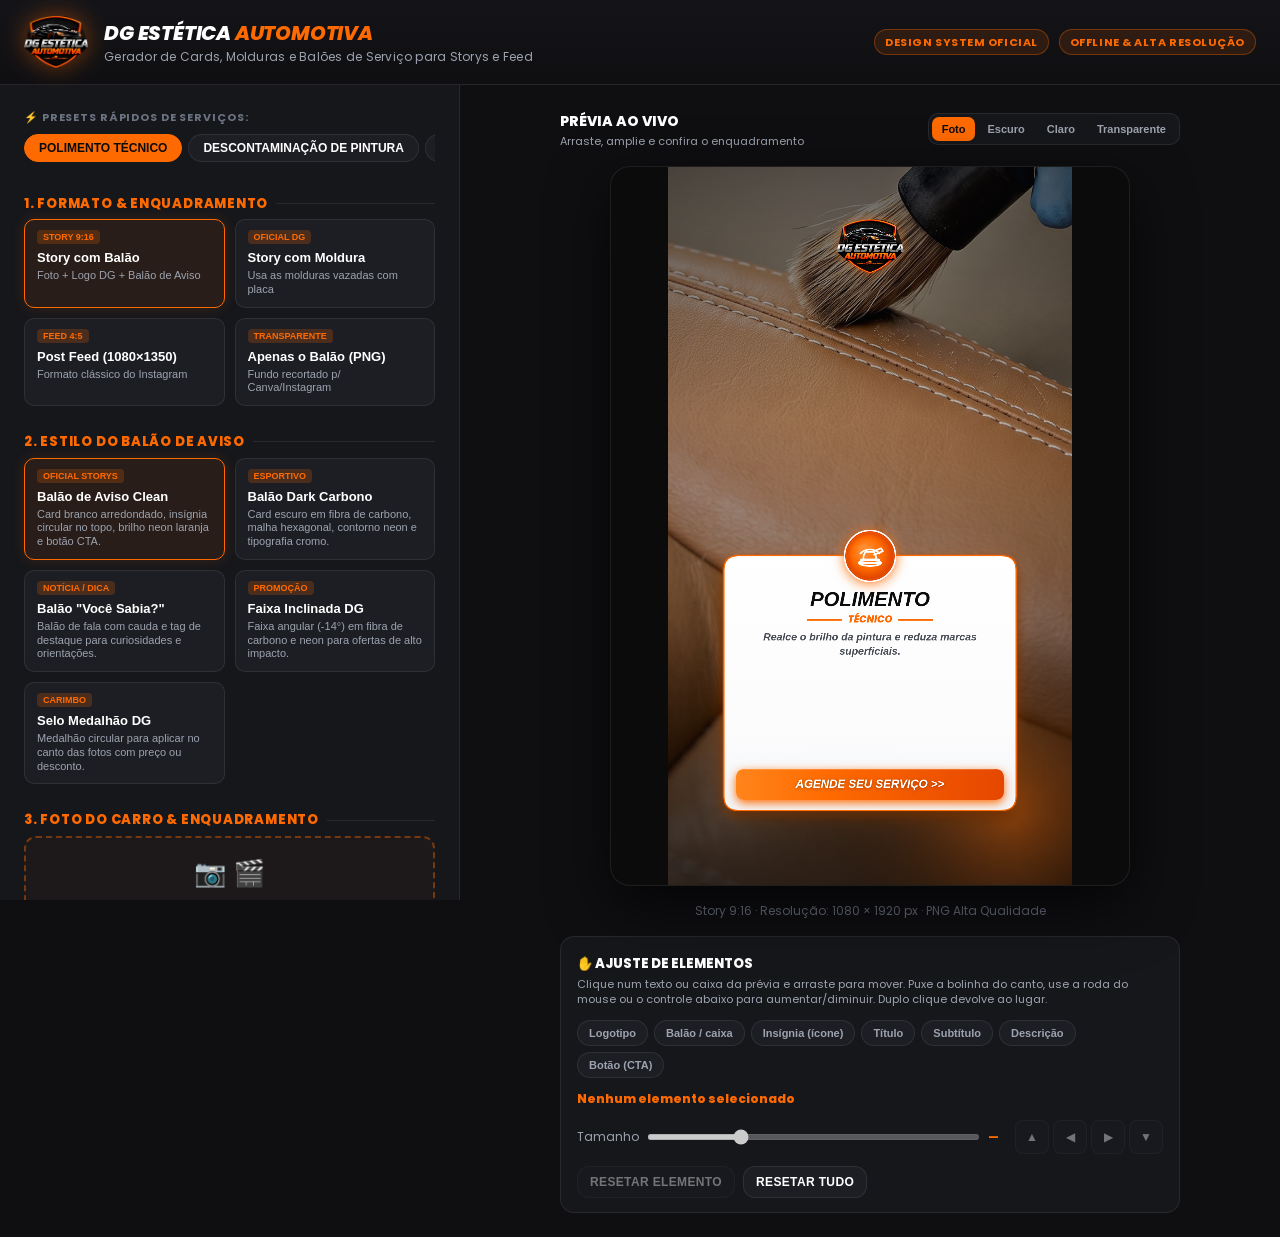
==== DG Estetica - Gerador de Servicos e Preco.html @ c128f45d "DG Estetica: gerador de servicos e preco (storys, feed e baloes) Co-Authored-By: Claude Sonnet 5.5 <" ====
<!doctype html>
<html lang="pt-BR">
<head>
  <meta charset="utf-8">
  <meta name="viewport" content="width=device-width, initial-scale=1, viewport-fit=cover">
  <meta name="theme-color" content="#0B0B0D">
  <title>DG Estética Automotiva — Gerador de Serviços e Preço</title>
  
  <!-- Fontes Oficiais -->
  <link rel="preconnect" href="https://fonts.googleapis.com">
  <link rel="preconnect" href="https://fonts.gstatic.com" crossorigin>
  <link href="https://fonts.googleapis.com/css2?family=Exo+2:ital,wght@0,500;0,700;0,800;0,900;1,700;1,800;1,900&family=Poppins:ital,wght@0,400;0,600;0,700;0,800;0,900;1,600;1,700;1,800;1,900&display=swap" rel="stylesheet">
  
  <style>
/* ==========================================================================
   DG Estética Automotiva — Gerador de Serviços e Preço
   Folha de Estilos (Design System High-End Automotivo)
   ========================================================================== */

/* Respeitar atributo hidden com prioridade */
[hidden] {
  display: none !important;
}

:root {
  --laranja: #FF6A00;
  --laranja-glow: rgba(255, 106, 0, 0.45);
  --laranja-hover: #FF7D1A;
  --laranja-dark: #D44800;
  --preto: #0B0B0D;
  --fundo-app: #0F0F12;
  --fundo-card: #16171B;
  --fundo-input: #1D1E24;
  --borda: rgba(255, 255, 255, 0.08);
  --borda-foco: #FF6A00;
  --texto: #FFFFFF;
  --texto-secundario: #9CA3AF;
  --texto-suave: #6B7280;
  --sucesso: #10B981;
  --raio: 14px;
}

* {
  box-sizing: border-box;
  margin: 0;
  padding: 0;
}

body {
  font-family: 'Poppins', -apple-system, BlinkMacSystemFont, 'Segoe UI', Roboto, sans-serif;
  background-color: var(--fundo-app);
  color: var(--texto);
  line-height: 1.5;
  min-height: 100vh;
  display: flex;
  flex-direction: column;
}

/* ==========================================================================
   TOPO / HEADER
   ========================================================================== */
.header {
  background: linear-gradient(180deg, #141418 0%, #0F0F12 100%);
  border-bottom: 1px solid var(--borda);
  padding: 16px 24px;
  display: flex;
  align-items: center;
  justify-content: space-between;
  gap: 20px;
}

.brand {
  display: flex;
  align-items: center;
  gap: 16px;
}

.brand-logo {
  height: 52px;
  width: auto;
  filter: drop-shadow(0 0 12px var(--laranja-glow));
}

.brand-text h1 {
  font-size: 20px;
  font-weight: 800;
  font-style: italic;
  letter-spacing: -0.01em;
  text-transform: uppercase;
}

.brand-text h1 span {
  color: var(--laranja);
}

.brand-text p {
  font-size: 12px;
  color: var(--texto-secundario);
  letter-spacing: 0.02em;
}

.header-badges {
  display: flex;
  gap: 10px;
}

.badge-tag {
  background: rgba(255, 106, 0, 0.12);
  border: 1px solid rgba(255, 106, 0, 0.35);
  color: var(--laranja);
  font-size: 11px;
  font-weight: 700;
  padding: 4px 10px;
  border-radius: 999px;
  text-transform: uppercase;
  letter-spacing: 0.05em;
}

/* ==========================================================================
   LAYOUT PRINCIPAL
   ========================================================================== */
.app-container {
  display: grid;
  grid-template-columns: 460px 1fr;
  flex: 1;
  min-height: calc(100vh - 85px);
}

@media (max-width: 1080px) {
  .app-container {
    grid-template-columns: 1fr;
  }
}

/* ==========================================================================
   PAINEL ESQUERDO: CONTROLES / FORMULÁRIO
   ========================================================================== */
.panel {
  background-color: var(--fundo-card);
  border-right: 1px solid var(--borda);
  padding: 24px;
  overflow-y: auto;
  max-height: calc(100vh - 85px);
  display: flex;
  flex-direction: column;
  gap: 22px;
}

/* Presets rápidos */
.presets-bar {
  display: flex;
  flex-direction: column;
  gap: 8px;
}

.presets-label {
  font-size: 11px;
  font-weight: 700;
  text-transform: uppercase;
  letter-spacing: 0.08em;
  color: var(--texto-suave);
}

.presets-list {
  display: flex;
  gap: 6px;
  overflow-x: auto;
  padding-bottom: 6px;
  scrollbar-width: thin;
}

.preset-chip {
  background: var(--fundo-input);
  border: 1px solid var(--borda);
  color: var(--texto);
  font-size: 12px;
  font-weight: 600;
  padding: 6px 14px;
  border-radius: 999px;
  cursor: pointer;
  white-space: nowrap;
  transition: all 0.2s ease;
}

.preset-chip:hover {
  border-color: var(--laranja);
  color: var(--laranja);
  background: rgba(255, 106, 0, 0.08);
}

.preset-chip.active {
  background: var(--laranja);
  border-color: var(--laranja);
  color: #0B0B0C;
  font-weight: 800;
}

/* Grupos de Formulário */
.section-title {
  font-size: 13px;
  font-weight: 800;
  text-transform: uppercase;
  letter-spacing: 0.06em;
  color: var(--laranja);
  display: flex;
  align-items: center;
  gap: 8px;
  margin-top: 4px;
}

.section-title::after {
  content: '';
  flex: 1;
  height: 1px;
  background: var(--borda);
}

.field-group {
  display: flex;
  flex-direction: column;
  gap: 6px;
}

.field-row {
  display: grid;
  grid-template-columns: 1fr 1fr;
  gap: 12px;
}

label {
  font-size: 12px;
  font-weight: 600;
  color: var(--texto-secundario);
  display: flex;
  justify-content: space-between;
}

label small {
  color: var(--texto-suave);
  font-weight: 400;
}

input[type="text"],
input[type="number"],
select,
textarea {
  background: var(--fundo-input);
  border: 1px solid var(--borda);
  color: var(--texto);
  padding: 10px 14px;
  border-radius: 10px;
  font-size: 14px;
  font-family: inherit;
  transition: border-color 0.2s ease;
  width: 100%;
}

input[type="text"]:focus,
input[type="number"]:focus,
select:focus,
textarea:focus {
  outline: none;
  border-color: var(--borda-foco);
  box-shadow: 0 0 0 2px rgba(255, 106, 0, 0.2);
}

textarea {
  resize: vertical;
  min-height: 64px;
}

/* Seletores em Grid (Modos, Molduras, Modelos) */
.options-grid {
  display: grid;
  grid-template-columns: 1fr 1fr;
  gap: 10px;
}

.option-card {
  background: var(--fundo-input);
  border: 1px solid var(--borda);
  border-radius: 10px;
  padding: 10px 12px;
  cursor: pointer;
  transition: all 0.2s ease;
  display: flex;
  flex-direction: column;
  gap: 4px;
  text-align: left;
}

.option-card:hover {
  border-color: rgba(255, 106, 0, 0.5);
  background: rgba(255, 255, 255, 0.03);
}

.option-card.active {
  border-color: var(--laranja);
  background: rgba(255, 106, 0, 0.08);
  box-shadow: 0 0 14px rgba(255, 106, 0, 0.15);
}

.option-card strong {
  font-size: 13px;
  font-weight: 700;
  color: #FFFFFF;
}

.option-card small {
  font-size: 11px;
  color: var(--texto-secundario);
  line-height: 1.25;
}

.option-badge {
  align-self: flex-start;
  font-size: 9px;
  font-weight: 800;
  background: rgba(255, 106, 0, 0.2);
  color: var(--laranja);
  padding: 2px 6px;
  border-radius: 4px;
  margin-bottom: 2px;
}

/* Área de Upload / Enquadramento da Foto */
.dropzone {
  border: 2px dashed rgba(255, 106, 0, 0.4);
  border-radius: 12px;
  padding: 16px;
  text-align: center;
  background: rgba(255, 106, 0, 0.03);
  cursor: pointer;
  transition: all 0.2s ease;
  position: relative;
}

.dropzone:hover,
.dropzone.dragover {
  border-color: var(--laranja);
  background: rgba(255, 106, 0, 0.08);
}

.dropzone-icon {
  font-size: 26px;
  margin-bottom: 4px;
}

.dropzone p {
  font-size: 12px;
  font-weight: 600;
  color: var(--texto);
}

.dropzone small {
  font-size: 11px;
  color: var(--texto-suave);
}

.photo-preview-bar {
  display: flex;
  align-items: center;
  gap: 12px;
  background: var(--fundo-input);
  border: 1px solid var(--borda);
  border-radius: 10px;
  padding: 8px 12px;
}

.photo-thumb {
  width: 48px;
  height: 48px;
  border-radius: 8px;
  object-fit: cover;
  border: 1px solid var(--laranja);
}

.photo-info {
  flex: 1;
  min-width: 0;
}

.photo-info strong {
  display: block;
  font-size: 12px;
  white-space: nowrap;
  overflow: hidden;
  text-overflow: ellipsis;
}

.photo-info small {
  font-size: 10px;
  color: var(--texto-secundario);
}

.btn-remove-photo {
  background: transparent;
  border: none;
  color: #EF4444;
  cursor: pointer;
  font-size: 18px;
  padding: 4px;
}

/* Slider Controls */
.slider-control {
  display: flex;
  flex-direction: column;
  gap: 4px;
}

.slider-header {
  display: flex;
  justify-content: space-between;
  font-size: 11px;
  font-weight: 600;
  color: var(--texto-secundario);
}

.slider-val {
  color: var(--laranja);
  font-weight: 700;
}

input[type="range"] {
  accent-color: var(--laranja);
  height: 6px;
  border-radius: 3px;
  background: var(--fundo-input);
  cursor: pointer;
}

/* Galeria de Fotos Rápidas */
.gallery-samples {
  display: grid;
  grid-template-columns: repeat(6, 1fr);
  gap: 6px;
  margin-top: 4px;
}

.sample-thumb {
  height: 52px;
  border-radius: 6px;
  object-fit: cover;
  cursor: pointer;
  border: 2px solid transparent;
  transition: all 0.2s ease;
  width: 100%;
}

.sample-thumb:hover {
  transform: scale(1.05);
  border-color: rgba(255, 106, 0, 0.6);
}

.sample-thumb.active {
  border-color: var(--laranja);
  box-shadow: 0 0 10px var(--laranja-glow);
}

/* Ícones Rápidos */
.icons-grid {
  display: grid;
  grid-template-columns: repeat(5, 1fr);
  gap: 6px;
}

.icon-btn {
  background: var(--fundo-input);
  border: 1px solid var(--borda);
  border-radius: 8px;
  padding: 8px 4px;
  text-align: center;
  cursor: pointer;
  transition: all 0.2s ease;
  display: flex;
  flex-direction: column;
  align-items: center;
  gap: 4px;
}

.icon-btn:hover {
  border-color: var(--laranja);
  color: var(--laranja);
}

.icon-btn.active {
  border-color: var(--laranja);
  background: rgba(255, 106, 0, 0.15);
  color: var(--laranja);
}

.icon-btn span {
  font-size: 10px;
  font-weight: 600;
}

/* Botões de Ação Principais */
.action-buttons {
  display: flex;
  flex-direction: column;
  gap: 10px;
  margin-top: 10px;
}

.btn {
  display: inline-flex;
  align-items: center;
  justify-content: center;
  gap: 8px;
  padding: 14px 20px;
  border-radius: 12px;
  font-size: 14px;
  font-weight: 800;
  text-transform: uppercase;
  letter-spacing: 0.03em;
  cursor: pointer;
  transition: all 0.2s ease;
  border: none;
  text-decoration: none;
}

.btn-primary {
  background: linear-gradient(135deg, #FF851B 0%, var(--laranja) 50%, var(--laranja-dark) 100%);
  color: #FFFFFF;
  box-shadow: 0 4px 18px var(--laranja-glow);
}

.btn-primary:hover {
  transform: translateY(-1px);
  box-shadow: 0 6px 24px rgba(255, 106, 0, 0.6);
}

.btn-secondary {
  background: var(--fundo-input);
  border: 1px solid var(--borda);
  color: #FFFFFF;
}

.btn-secondary:hover {
  border-color: var(--laranja);
  color: var(--laranja);
}

.btn-whatsapp {
  background: #25D366;
  color: #FFFFFF;
}

.btn-whatsapp:hover {
  background: #20BA5A;
}

/* Geração em Lote */
details.batch-box {
  background: var(--fundo-input);
  border: 1px solid var(--borda);
  border-radius: 12px;
  padding: 12px;
}

details.batch-box summary {
  font-size: 12px;
  font-weight: 700;
  cursor: pointer;
  color: var(--laranja);
}

details.batch-box p {
  font-size: 11px;
  color: var(--texto-secundario);
  margin: 8px 0;
}

/* ==========================================================================
   PAINEL DIREITO: ÁREA DA PRÉVIA (LIVE STAGE)
   ========================================================================== */
.stage {
  padding: 24px;
  display: flex;
  flex-direction: column;
  align-items: center;
  justify-content: flex-start;
  gap: 16px;
  background-color: var(--fundo-app);
  overflow-y: auto;
}

.stage-toolbar {
  width: 100%;
  max-width: 620px;
  display: flex;
  align-items: center;
  justify-content: space-between;
  gap: 12px;
}

.stage-title strong {
  font-size: 14px;
  font-weight: 800;
  text-transform: uppercase;
}

.stage-title small {
  display: block;
  font-size: 11px;
  color: var(--texto-secundario);
}

.bg-switcher {
  display: flex;
  background: var(--fundo-card);
  border: 1px solid var(--borda);
  border-radius: 10px;
  padding: 3px;
  gap: 2px;
}

.bg-switcher button {
  background: transparent;
  border: none;
  color: var(--texto-secundario);
  font-size: 11px;
  font-weight: 600;
  padding: 6px 10px;
  border-radius: 7px;
  cursor: pointer;
  transition: all 0.2s ease;
}

.bg-switcher button.active {
  background: var(--laranja);
  color: #0B0B0C;
  font-weight: 800;
}

/* Moldura do Canvas com fundo de estúdio */
.canvas-viewport {
  width: 100%;
  max-width: 520px;
  aspect-ratio: 9 / 16;
  max-height: 80vh;
  display: flex;
  align-items: center;
  justify-content: center;
  border-radius: 20px;
  box-shadow: 0 20px 60px rgba(0, 0, 0, 0.7);
  overflow: hidden;
  position: relative;
  background: #0B0B0C;
  border: 1px solid rgba(255, 255, 255, 0.08);
}

.canvas-viewport[data-mode="feed"] {
  aspect-ratio: 4 / 5;
}

.canvas-viewport[data-mode="card"] {
  aspect-ratio: 86 / 98;
  background-image: 
    linear-gradient(45deg, #18181C 25%, transparent 25%), 
    linear-gradient(-45deg, #18181C 25%, transparent 25%), 
    linear-gradient(45deg, transparent 75%, #18181C 75%), 
    linear-gradient(-45deg, transparent 75%, #18181C 75%);
  background-size: 20px 20px;
  background-position: 0 0, 0 10px, 10px -10px, -10px 0px;
}

canvas#mainCanvas {
  width: 100%;
  height: 100%;
  object-fit: contain;
  display: block;
  touch-action: none;
}

/* ==========================================================================
   ELEMENTOS MANIPULÁVEIS (seleção, alça e painel de ajuste)
   ========================================================================== */
.sel-box {
  position: absolute;
  box-sizing: border-box;
  border: 2px dashed var(--laranja);
  border-radius: 6px;
  box-shadow: 0 0 0 1px rgba(0, 0, 0, 0.55);
  pointer-events: none;
  z-index: 5;
}

.sel-box[hidden] { display: none; }

.sel-label {
  position: absolute;
  left: -2px;
  top: -22px;
  background: var(--laranja);
  color: #0B0B0C;
  font-size: 10px;
  font-weight: 800;
  padding: 2px 7px;
  border-radius: 6px 6px 6px 0;
  white-space: nowrap;
}

.sel-handle {
  position: absolute;
  right: -10px;
  bottom: -10px;
  width: 20px;
  height: 20px;
  box-sizing: border-box;
  background: #FFFFFF;
  border: 3px solid var(--laranja);
  border-radius: 50%;
  cursor: nwse-resize;
  pointer-events: auto;
  touch-action: none;
}

.video-controls {
  display: flex;
  flex-direction: column;
  gap: 8px;
  padding: 12px;
  background: var(--fundo-input);
  border: 1px solid var(--borda);
  border-radius: 12px;
}

.video-controls[hidden] { display: none; }

.video-buttons {
  display: flex;
  flex-wrap: wrap;
  gap: 8px;
}

.video-buttons .btn {
  flex: 1 1 160px;
  padding: 10px 12px;
  font-size: 12px;
}

.video-buttons .btn.recording {
  background: #D92D20;
  color: #FFFFFF;
}

.video-audio {
  display: flex;
  align-items: center;
  gap: 8px;
  font-size: 12px;
  cursor: pointer;
}

.video-controls small {
  font-size: 11px;
  line-height: 1.45;
  color: var(--texto-secundario);
}

.layer-bar {
  width: 100%;
  max-width: 620px;
  background: var(--fundo-card);
  border: 1px solid var(--borda);
  border-radius: var(--raio);
  padding: 14px 16px;
  display: flex;
  flex-direction: column;
  gap: 12px;
}

.layer-head strong {
  font-size: 13px;
  font-weight: 800;
  text-transform: uppercase;
}

.layer-head small {
  display: block;
  margin-top: 2px;
  font-size: 11px;
  line-height: 1.45;
  color: var(--texto-secundario);
}

.layer-chips {
  display: flex;
  flex-wrap: wrap;
  gap: 6px;
}

.layer-chip {
  background: var(--fundo-input);
  border: 1px solid var(--borda);
  color: var(--texto-secundario);
  font-size: 11px;
  font-weight: 700;
  padding: 6px 11px;
  border-radius: 999px;
  cursor: pointer;
}

.layer-chip.moved::after {
  content: " •";
  color: var(--laranja);
}

.layer-chip.active {
  background: var(--laranja);
  border-color: var(--laranja);
  color: #0B0B0C;
}

.layer-controls {
  display: flex;
  flex-wrap: wrap;
  align-items: center;
  gap: 12px 16px;
}

.layer-name {
  flex: 1 1 100%;
  font-size: 12px;
  font-weight: 800;
  color: var(--laranja);
}

.layer-size {
  flex: 1 1 220px;
  display: flex;
  align-items: center;
  gap: 8px;
  font-size: 12px;
  color: var(--texto-secundario);
}

.layer-size input[type="range"] { flex: 1; min-width: 90px; }

.nudge-pad {
  display: grid;
  grid-template-columns: repeat(4, 34px);
  gap: 4px;
}

.nudge-btn {
  height: 34px;
  background: var(--fundo-input);
  border: 1px solid var(--borda);
  color: var(--texto);
  border-radius: 8px;
  cursor: pointer;
  font-size: 12px;
}

.nudge-btn:disabled,
.layer-actions .btn:disabled { opacity: 0.4; cursor: default; }

.layer-actions {
  display: flex;
  gap: 8px;
  flex-wrap: wrap;
}

.layer-actions .btn {
  padding: 8px 12px;
  font-size: 12px;
}

.canvas-meta {
  font-size: 12px;
  color: var(--texto-suave);
  text-align: center;
}

/* ==========================================================================
   MODAL / SHEET WHATSAPP
   ========================================================================== */
.modal-overlay {
  position: fixed;
  top: 0;
  left: 0;
  width: 100vw;
  height: 100vh;
  background: rgba(0, 0, 0, 0.85);
  backdrop-filter: blur(8px);
  display: flex;
  align-items: center;
  justify-content: center;
  z-index: 9999;
  padding: 20px;
  opacity: 0;
  pointer-events: none;
  transition: opacity 0.25s ease;
}

.modal-overlay.open {
  opacity: 1;
  pointer-events: auto;
}

.modal-card {
  background: var(--fundo-card);
  border: 1px solid var(--borda);
  border-radius: 20px;
  max-width: 480px;
  width: 100%;
  padding: 24px;
  box-shadow: 0 24px 60px rgba(0, 0, 0, 0.8);
  display: flex;
  flex-direction: column;
  gap: 16px;
}

.modal-header {
  display: flex;
  justify-content: space-between;
  align-items: center;
}

.modal-header h3 {
  font-size: 16px;
  font-weight: 800;
  text-transform: uppercase;
}

.modal-close {
  background: transparent;
  border: none;
  color: var(--texto-secundario);
  font-size: 20px;
  cursor: pointer;
}

.modal-preview-img {
  width: 100%;
  max-height: 380px;
  object-fit: contain;
  border-radius: 12px;
  background: #0B0B0C;
}

.modal-hint {
  font-size: 12px;
  color: var(--texto-secundario);
  text-align: center;
}

</style>
</head>
<body>

  <!-- ======================================================================
       HEADER / TOPO
       ====================================================================== -->
  <header class="header">
    <div class="brand">
      <img class="brand-logo" src="[data-uri]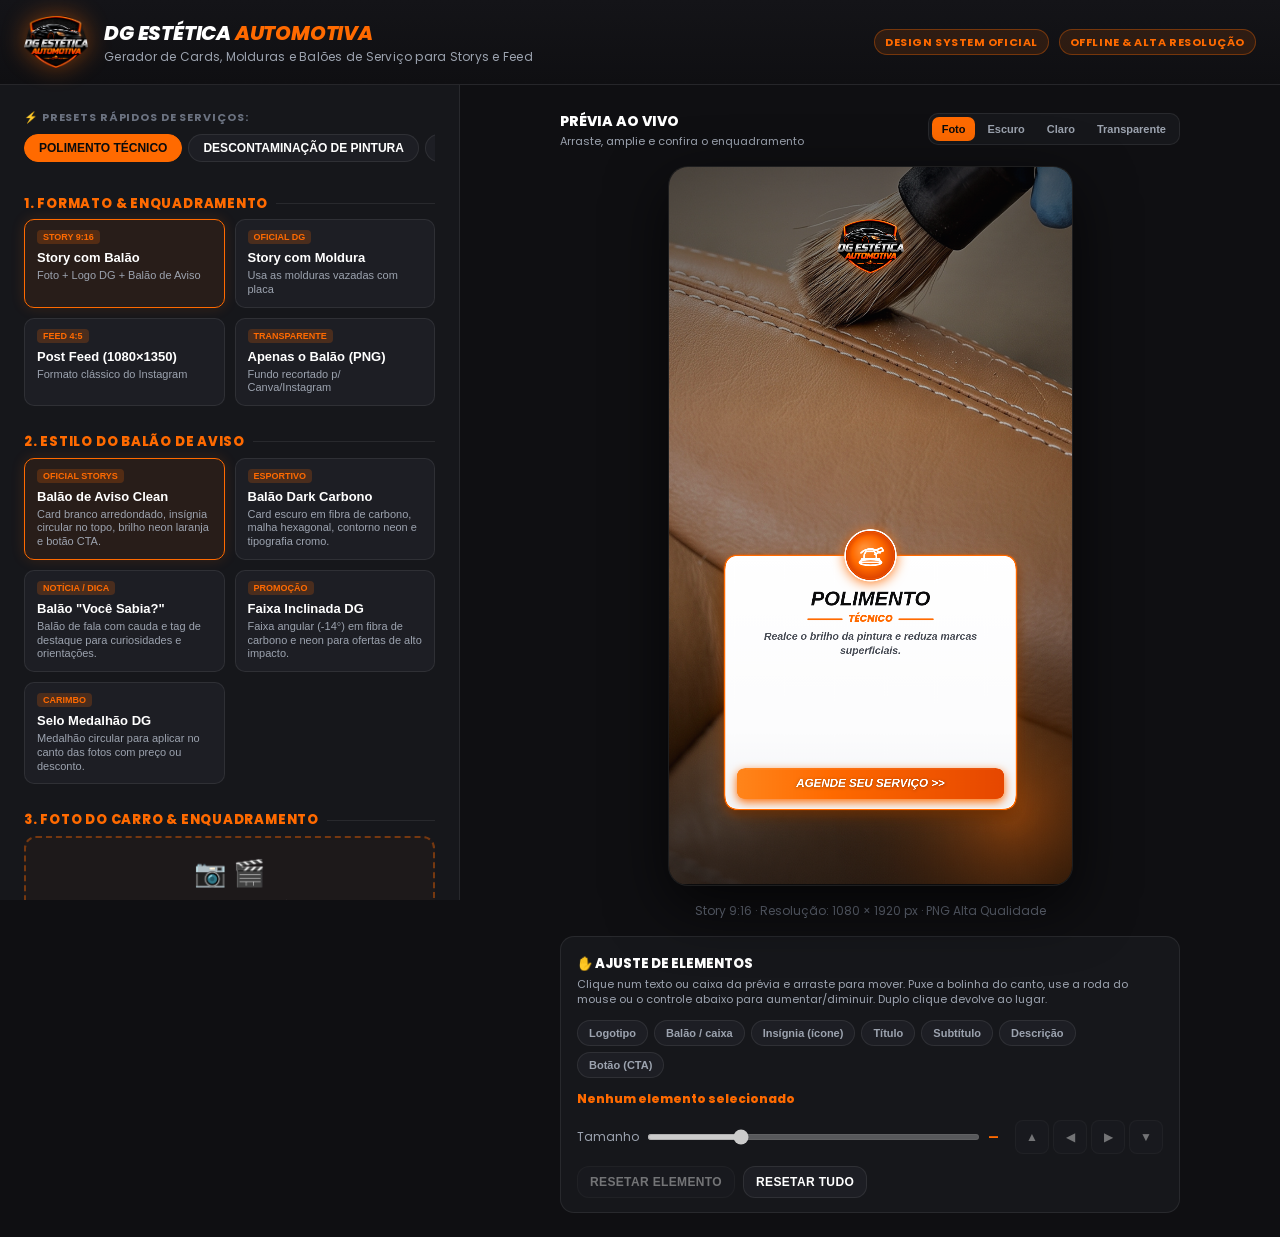
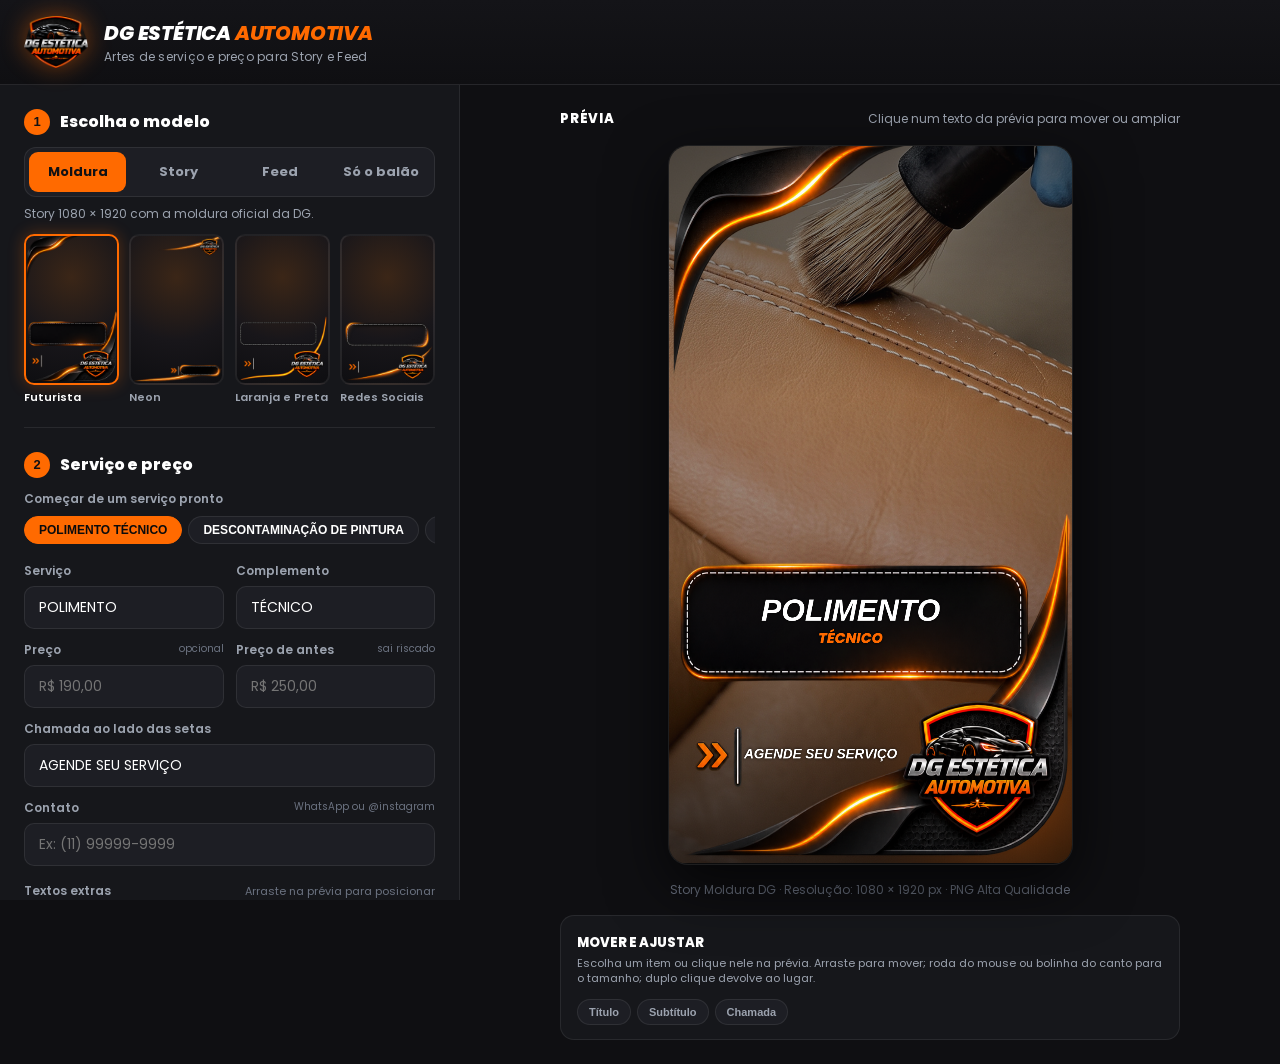
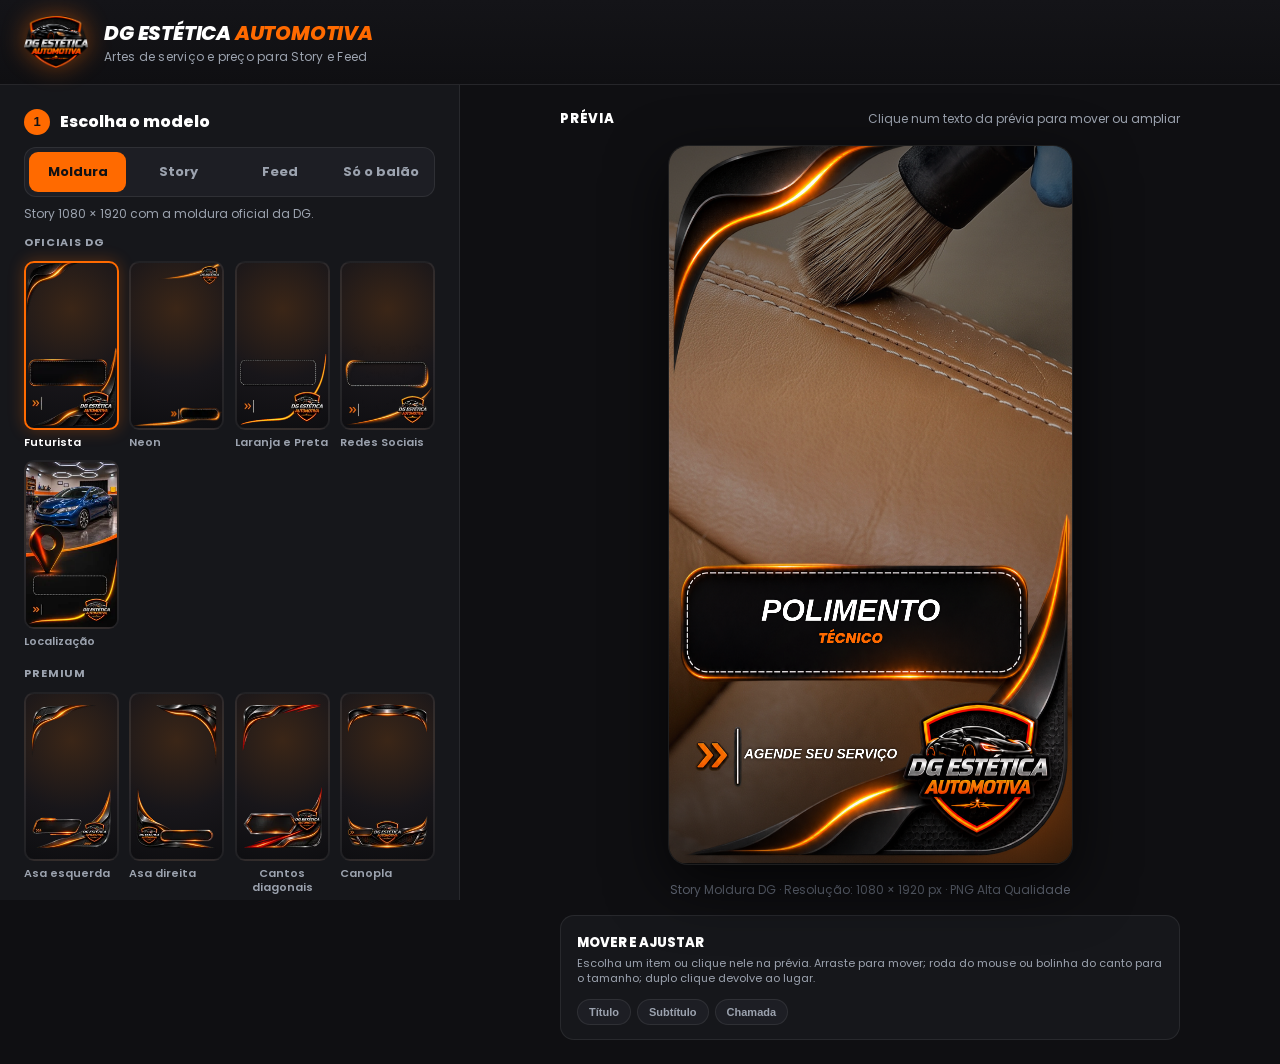
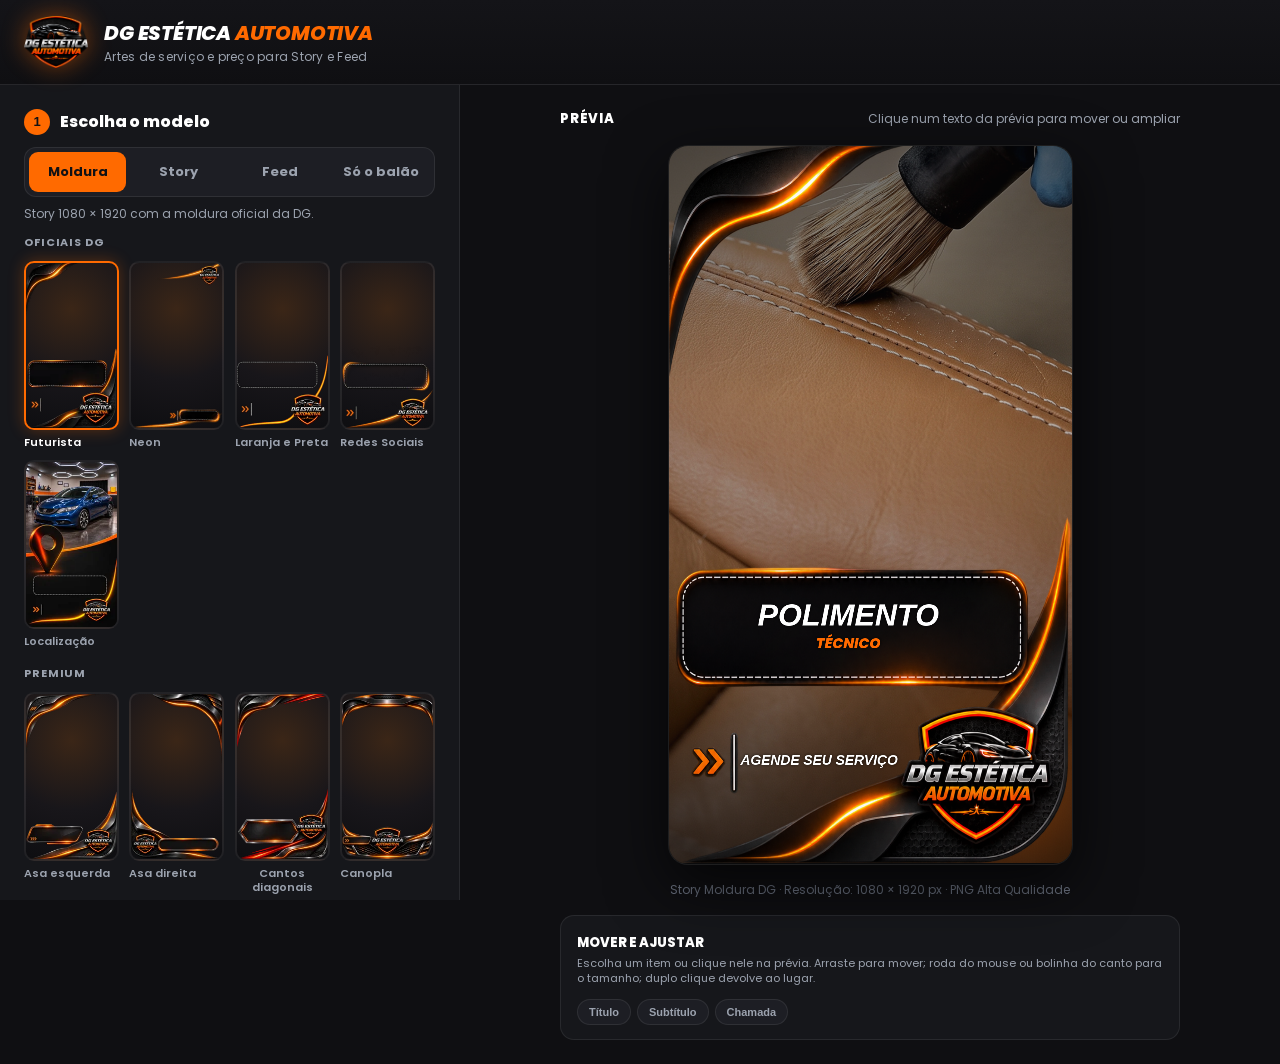
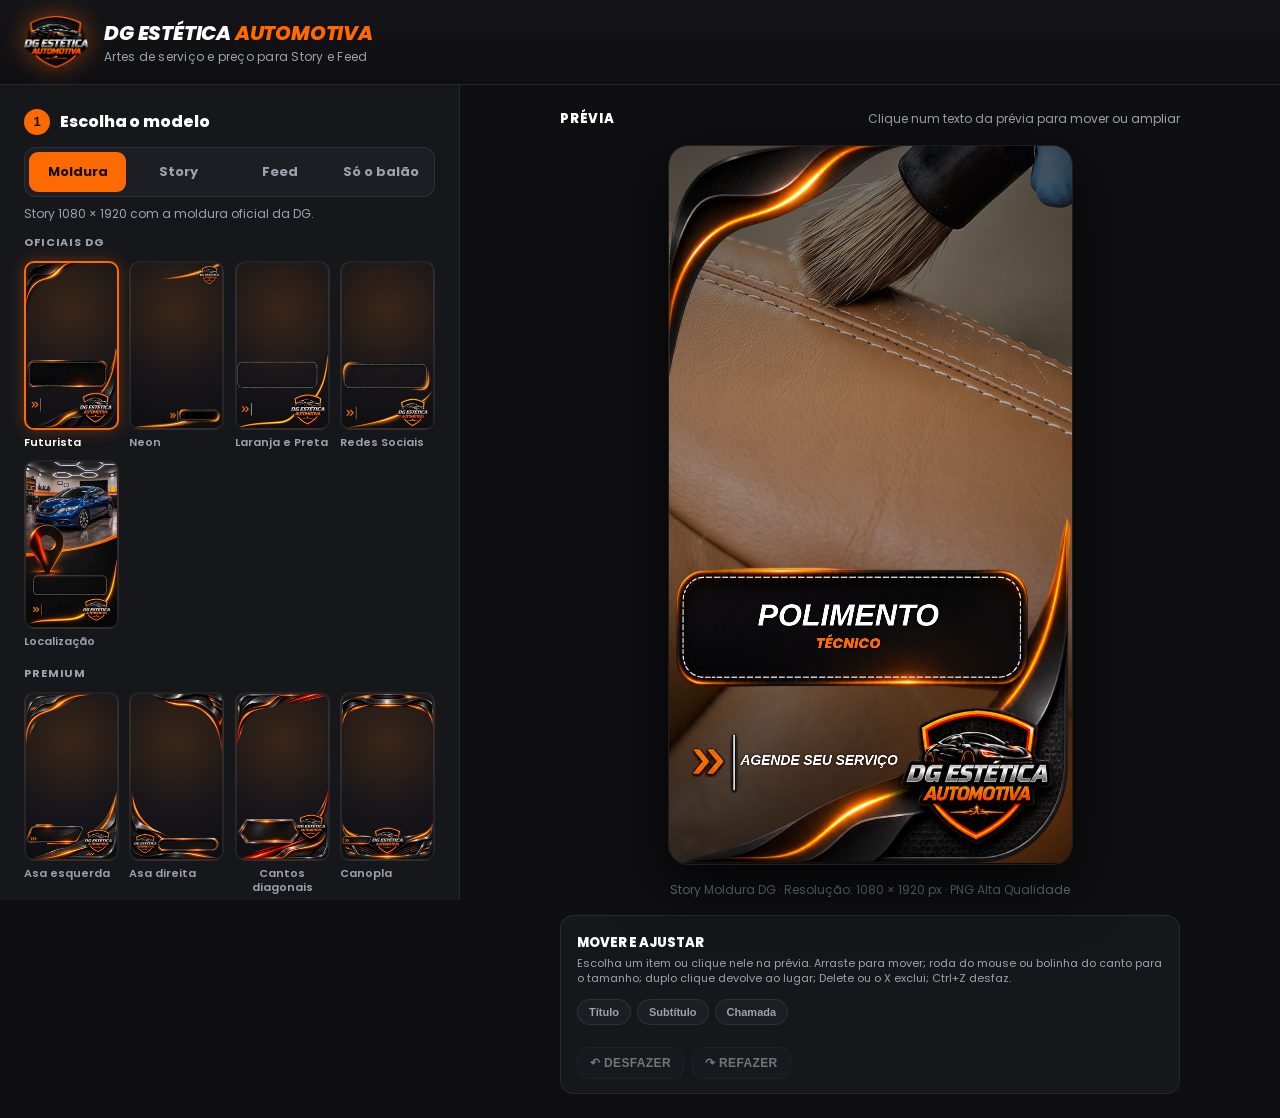
